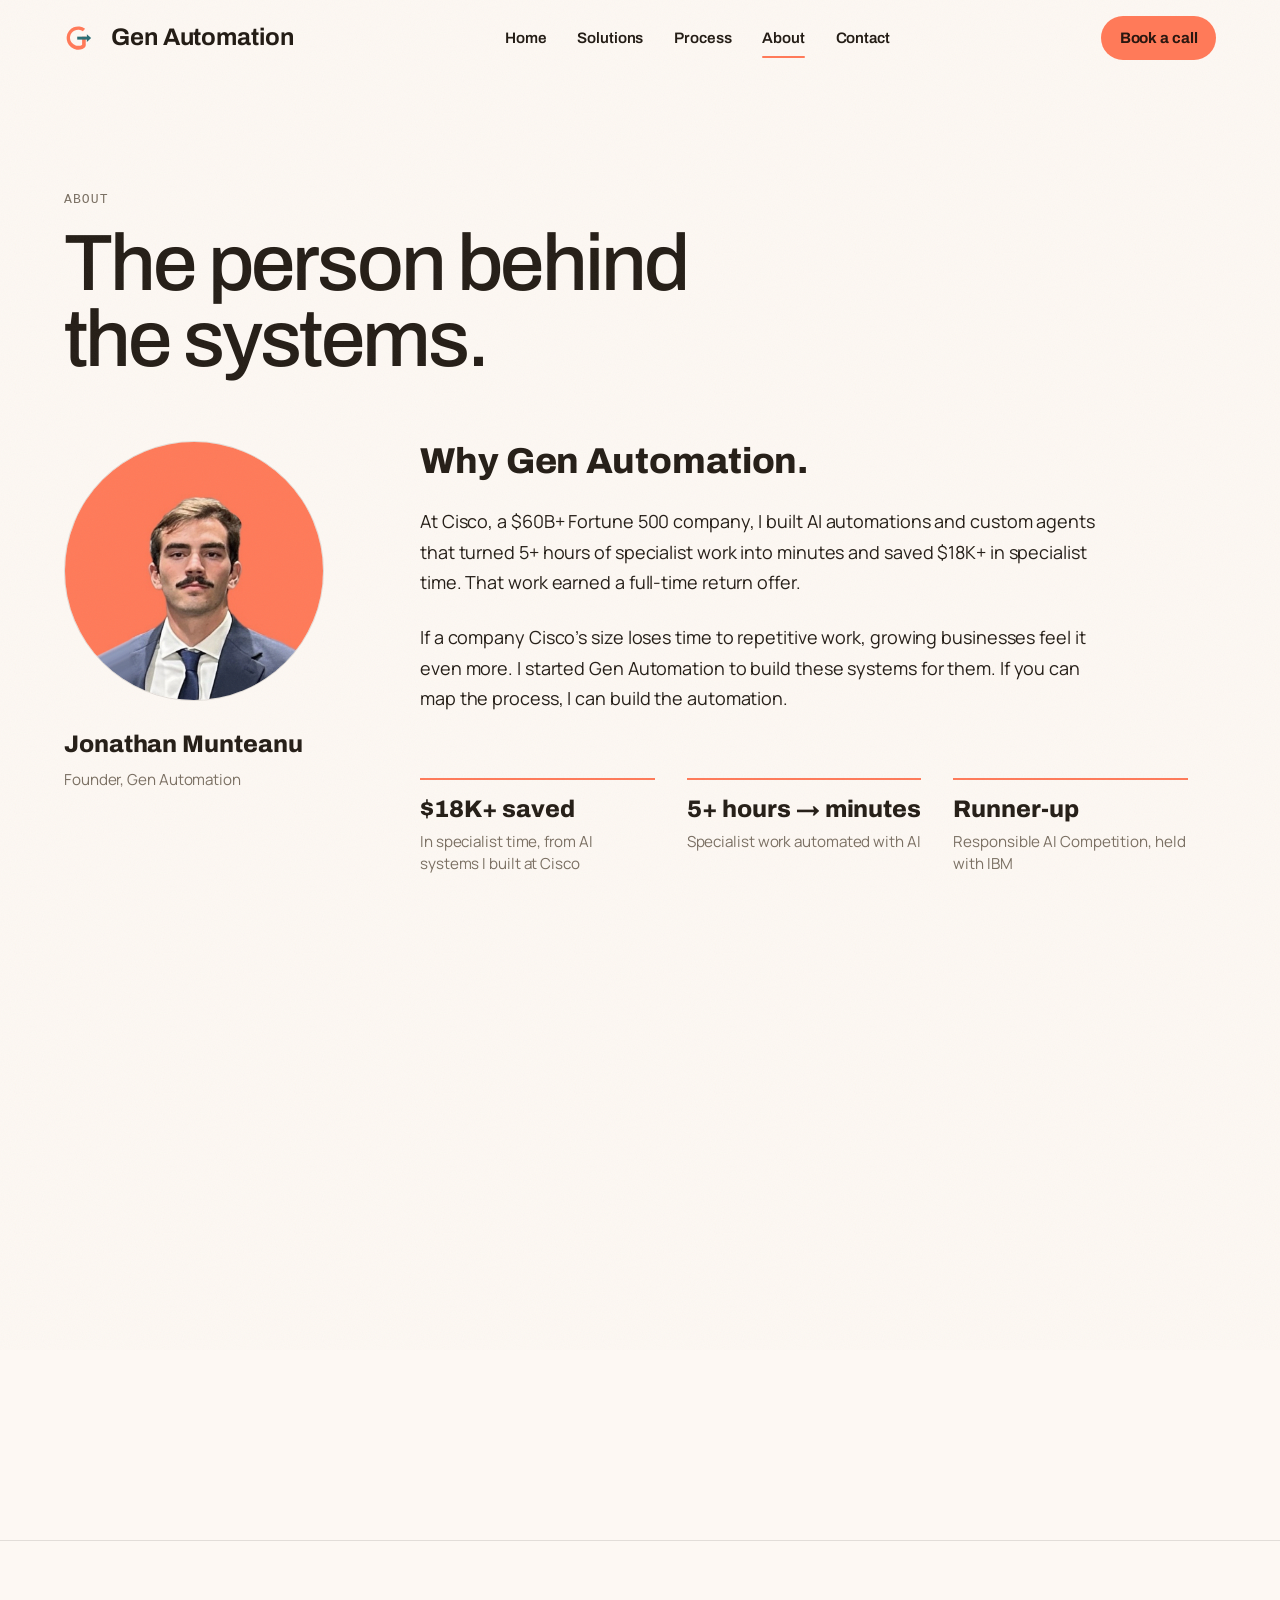
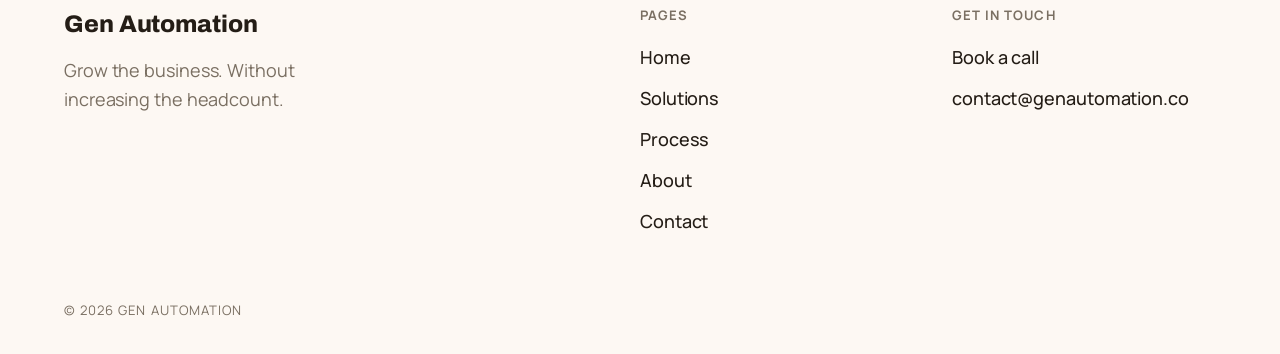
==== about/index.html @ 9213889a "Launch Gen Automation site: home, solutions, process, about, contact, booking Five systems with blue" ====
<!doctype html>
<html lang="en">
<head>
<meta charset="utf-8">
<meta name="viewport" content="width=device-width, initial-scale=1, viewport-fit=cover">
<title>About · Gen Automation</title>
<meta name="description" content="Jonathan Munteanu, founder of Gen Automation: AI automations and agents built at Cisco, now built for growing businesses.">
<link rel="icon" type="image/svg+xml" href="/assets/brand/gen-icon.svg">
<link rel="preconnect" href="https://fonts.googleapis.com">
<link rel="preconnect" href="https://fonts.gstatic.com" crossorigin>
<link href="https://fonts.googleapis.com/css2?family=Archivo:wght@600;700;800&family=Manrope:wght@400;500;600;700&display=swap" rel="stylesheet">
<link rel="stylesheet" href="/assets/css/scrollcraft.css">
<link rel="stylesheet" href="/assets/css/site.css">
<style>
  .story { padding-bottom: var(--sc-7); }
  .story__grid { display: grid; grid-template-columns: 260px minmax(0, 1fr); gap: var(--sc-9); align-items: start; }
  @media (max-width: 820px) { .story__grid { grid-template-columns: 1fr; gap: var(--sc-7); } }
  .story__photo { width: 260px; max-width: 70vw; aspect-ratio: 1; border-radius: 50%; overflow: hidden; border: 1px solid var(--sc-hairline); }
  .story__photo img { width: 100%; height: 100%; object-fit: cover; display: block; }
  .story__name { margin: var(--sc-5) 0 0; font-family: var(--sc-font-display); font-weight: 800; font-size: var(--sc-t-lg); color: var(--sc-ink); }
  .story__role { margin: var(--sc-1) 0 0; color: var(--sc-ink-soft); font-size: var(--sc-t-sm); }
  .story__body > * + * { margin-top: var(--sc-5); }
  .story__body p { margin-bottom: 0; max-width: 62ch; color: var(--sc-ink); line-height: 1.7; }
  .story__h { margin: var(--sc-8) 0 0; font-family: var(--sc-font-display); font-weight: 800; font-size: var(--sc-t-xl); color: var(--sc-ink); line-height: 1.15; }
  .story__h:first-child { margin-top: 0; }
  .facts { list-style: none; margin: var(--sc-8) 0 0; padding: 0; display: grid; grid-template-columns: repeat(3, minmax(0, 1fr)); gap: var(--sc-6); max-width: 48rem; }
  @media (max-width: 820px) { .facts { grid-template-columns: 1fr; } }
  .facts li { border-top: 2px solid var(--sc-accent); padding-top: var(--sc-4); }
  .facts strong { display: block; font-family: var(--sc-font-display); font-weight: 800; font-size: var(--sc-t-lg); color: var(--sc-ink); line-height: 1.15; }
  .facts span { display: block; margin-top: var(--sc-2); color: var(--sc-ink-soft); font-size: var(--sc-t-sm); line-height: 1.45; }
</style>
</head>
<body>

<span data-sc-progress></span>
<div class="sc-grain" aria-hidden="true"></div>

<header class="site-bar">
  <a class="site-bar__brand" href="/">
    <img class="site-bar__icon" src="/assets/brand/gen-icon.svg" alt="">
    <span class="site-bar__name">Gen Automation</span>
  </a>
  <nav class="site-nav" aria-label="Primary">
    <a class="site-nav__link" data-nav href="/">Home</a>
    <a class="site-nav__link" data-nav href="/solutions/">Solutions</a>
    <a class="site-nav__link" data-nav href="/process/">Process</a>
    <a class="site-nav__link" data-nav href="/about/">About</a>
    <a class="site-nav__link" data-nav href="/contact/">Contact</a>
  </nav>
  <div class="site-bar__right">
    <a class="site-bar__book" href="/book/">Book a call</a>
    <button type="button" class="site-bar__menu" id="menuToggle" aria-expanded="false" aria-controls="siteMenu" aria-label="Open menu">
      <span></span><span></span><span></span>
    </button>
  </div>
</header>

<div class="site-menu__scrim" id="siteMenuScrim"></div>
<nav class="site-menu" id="siteMenu" aria-label="Site">
  <ul class="site-menu__list">
    <li><a class="site-menu__link" data-nav href="/">Home</a></li>
    <li><a class="site-menu__link" data-nav href="/solutions/">Solutions</a></li>
    <li><a class="site-menu__link" data-nav href="/process/">Process</a></li>
    <li><a class="site-menu__link" data-nav href="/about/">About</a></li>
    <li><a class="site-menu__link" data-nav href="/contact/">Contact</a></li>
    <li><a class="site-menu__link site-menu__link--cta" data-nav href="/book/">Book a call</a></li>
  </ul>
</nav>

<main id="top">
  <section class="page-head" data-sc-act="flow" data-sc-drift="#FDF8F3" data-sc-spotlight>
    <div class="sc-wrap">
      <p class="sc-label" data-reveal>About</p>
      <h1 class="sc-display page-head__title" data-reveal>The person behind the systems.</h1>
    </div>
  </section>

  <section class="story" data-sc-act="flow" data-sc-drift="#FDF8F3">
    <div class="sc-wrap story__grid">
      <div data-reveal>
        <div class="story__photo"><img src="/assets/brand/founder-circle-coral-nowisp.jpg" alt="Jonathan Munteanu, founder of Gen Automation"></div>
        <p class="story__name">Jonathan Munteanu</p>
        <p class="story__role">Founder, Gen Automation</p>
      </div>
      <div class="story__body">
        <h2 class="story__h" data-reveal>Why Gen Automation.</h2>
        <p data-reveal>At Cisco, a $60B+ Fortune 500 company, I built AI automations and custom agents that turned 5+ hours of specialist work into minutes and saved $18K+ in specialist time. That work earned a full-time return offer.</p>
        <p data-reveal>If a company Cisco’s size loses time to repetitive work, growing businesses feel it even more. I started Gen Automation to build these systems for them. If you can map the process, I can build the automation.</p>
        <ul class="facts" data-reveal>
          <li><strong>$18K+ saved</strong><span>In specialist time, from AI systems I built at Cisco</span></li>
          <li><strong>5+ hours → minutes</strong><span>Specialist work automated with AI</span></li>
          <li><strong>Runner-up</strong><span>Responsible AI Competition, held with IBM</span></li>
        </ul>
      </div>
    </div>
  </section>

  <section class="cta-band" data-sc-act="flow" data-sc-drift="#FDF8F3">
    <div class="sc-wrap">
      <div class="cta-band__card" data-reveal>
        <h2 class="sc-display cta-band__title">Let’s see what we can build for you.</h2>
        <p class="cta-band__lede">A free 30-minute call, directly with me.</p>
        <a class="cta" href="/book/" data-sc-magnet="0.22">Book a free 30-minute call</a>
      </div>
    </div>
  </section>

</main>

<footer class="site-footer">
  <div class="sc-wrap">
    <div class="site-footer__grid">
      <div class="site-footer__brand">
        <p class="site-footer__name">Gen Automation</p>
        <p class="site-footer__tag">Grow the business. Without increasing the headcount.</p>
      </div>
      <div>
        <p class="site-footer__h">Pages</p>
        <ul class="site-footer__links">
          <li><a href="/">Home</a></li>
          <li><a href="/solutions/">Solutions</a></li>
          <li><a href="/process/">Process</a></li>
          <li><a href="/about/">About</a></li>
          <li><a href="/contact/">Contact</a></li>
        </ul>
      </div>
      <div>
        <p class="site-footer__h">Get in touch</p>
        <ul class="site-footer__links">
          <li><a href="/book/">Book a call</a></li>
          <li><a href="mailto:contact@genautomation.co">contact@genautomation.co</a></li>
        </ul>
      </div>
    </div>
    <p class="site-footer__legal">&copy; <span data-year></span> Gen Automation</p>
  </div>
</footer>

<script src="/assets/js/scrollcraft.js"></script>
<script>ScrollCraft.mount(document.body);</script>
<script src="/assets/js/site.js"></script>
</body>
</html>
---- assets/css/scrollcraft.css ----
/* ============================================================================
   scrollcraft.css: the taste floor
   ----------------------------------------------------------------------------
   Two layers, and the split matters:

     TOKENS   what you override per brand. Colour roles, the type ramp, the
              spacing scale, elevation, motion. A brand is ~12 values.
     DEVICES  what the engine drives. Do not restyle these to taste; they are
              the mechanism. Style your own markup instead.

   Nothing here draws a "component". There are no card, badge, or pill classes,
   because a stylesheet that ships those is how every page built on it ends up
   with the same shapes. You get a floor and a vocabulary; the composition is
   yours.
   ========================================================================== */

/* ---------------------------------------------------------------- tokens -- */
:root {
  /* --- colour roles. Override these six and the page is rebranded. -------- */
  --sc-canvas:      #08090b;   /* the page ground. Drift interpolates this.   */
  --sc-surface:     #101217;   /* anything raised off the ground             */
  --sc-ink:         #f4f2ef;   /* primary text                               */
  --sc-ink-soft:    #9a9ba1;   /* secondary text. Tinted, never flat gray.   */
  --sc-accent:      #d8ff3e;   /* ONE accent. It owns a region, not confetti. */
  --sc-accent-ink:  #08090b;   /* text that sits on the accent               */

  --sc-hairline:    color-mix(in oklab, var(--sc-ink) 12%, transparent);
  --sc-hairline-strong: color-mix(in oklab, var(--sc-ink) 22%, transparent);

  /* --- type. Two families max. Display carries voice, text carries prose. - */
  --sc-font-display: "Instrument Sans", "Geist", system-ui, sans-serif;
  --sc-font-text:    "Geist", system-ui, sans-serif;
  --sc-font-mono:    "Geist Mono", ui-monospace, monospace;

  /* Fluid ramp. Tracking tightens as size grows because a face set at 6rem
     with 0 tracking reads loose; this is optical correction, not decoration. */
  --sc-t-xs:   clamp(0.75rem, 0.72rem + 0.15vw, 0.82rem);
  --sc-t-sm:   clamp(0.875rem, 0.84rem + 0.18vw, 0.95rem);
  --sc-t-base: clamp(1rem, 0.96rem + 0.22vw, 1.125rem);
  --sc-t-lg:   clamp(1.2rem, 1.1rem + 0.5vw, 1.5rem);
  --sc-t-xl:   clamp(1.6rem, 1.35rem + 1.2vw, 2.25rem);
  --sc-t-2xl:  clamp(2.1rem, 1.6rem + 2.4vw, 3.4rem);
  --sc-t-3xl:  clamp(2.8rem, 1.9rem + 4.2vw, 5rem);
  --sc-t-4xl:  clamp(3.4rem, 1.9rem + 6.6vw, 7.5rem);

  --sc-track-tight:  -0.035em;
  --sc-track-snug:   -0.02em;
  --sc-track-normal: -0.005em;
  --sc-track-wide:    0.08em;

  --sc-leading-none: 0.94;
  --sc-leading-tight: 1.06;
  --sc-leading-body: 1.62;

  --sc-measure: 62ch;

  /* --- space. 4px base: the useful middle steps an 8-only scale misses. --- */
  --sc-1: 0.25rem;  --sc-2: 0.5rem;   --sc-3: 0.75rem;  --sc-4: 1rem;
  --sc-5: 1.5rem;   --sc-6: 2rem;     --sc-7: 3rem;     --sc-8: 4rem;
  --sc-9: 6rem;     --sc-10: 8rem;    --sc-11: 12rem;

  /* Section rhythm is fluid so a phone doesn't inherit desktop air. */
  --sc-section: clamp(4.5rem, 9vw, 11rem);
  --sc-gutter:  clamp(1.25rem, 5vw, 5.5rem);
  --sc-maxw:    82rem;

  /* --- radius. Pick one scale for the page and hold it. ------------------- */
  --sc-r-sm: 6px;  --sc-r-md: 12px;  --sc-r-lg: 20px;  --sc-r-pill: 999px;

  /* --- elevation. Every shadow has an offset AND a soft blur, and is tinted
         to the canvas hue. A zero-offset coloured halo is decoration, not
         depth, so there isn't one here. ---------------------------------- */
  --sc-shadow-color: 220 40% 2%;
  --sc-e1: 0 1px 2px hsl(var(--sc-shadow-color) / 0.28),
           0 2px 6px -1px hsl(var(--sc-shadow-color) / 0.20);
  --sc-e2: 0 2px 4px hsl(var(--sc-shadow-color) / 0.24),
           0 8px 18px -4px hsl(var(--sc-shadow-color) / 0.30);
  --sc-e3: 0 4px 8px hsl(var(--sc-shadow-color) / 0.22),
           0 18px 40px -8px hsl(var(--sc-shadow-color) / 0.38),
           0 48px 90px -24px hsl(var(--sc-shadow-color) / 0.30);

  /* Edge light: a 1px top highlight sells a raised surface better than any
     amount of blur, because real raised things catch light on their lip. */
  --sc-edge: inset 0 1px 0 color-mix(in oklab, var(--sc-ink) 10%, transparent);

  /* --- motion. Built-in CSS easings are too weak for UI. ------------------ */
  --sc-ease-out:    cubic-bezier(0.23, 1, 0.32, 1);
  --sc-ease-in-out: cubic-bezier(0.77, 0, 0.175, 1);
  --sc-ease-drawer: cubic-bezier(0.32, 0.72, 0, 1);
  --sc-d-fast: 160ms;  --sc-d-base: 240ms;  --sc-d-slow: 420ms;

  --sc-z-stage: 1; --sc-z-copy: 20; --sc-z-chrome: 60;
}

/* --------------------------------------------------------------- reset -- */
*, *::before, *::after { box-sizing: border-box; }
html { -webkit-text-size-adjust: 100%; scroll-behavior: smooth; }
@media (prefers-reduced-motion: reduce) { html { scroll-behavior: auto; } }

body {
  margin: 0;
  background: var(--sc-canvas);
  color: var(--sc-ink);
  font-family: var(--sc-font-text);
  font-size: var(--sc-t-base);
  line-height: var(--sc-leading-body);
  letter-spacing: var(--sc-track-normal);
  -webkit-font-smoothing: antialiased;
  text-rendering: optimizeLegibility;
  font-synthesis-weight: none;
  overflow-x: clip;
}
img, video, canvas, svg { display: block; max-width: 100%; }
button, input, select, textarea { font: inherit; color: inherit; }

/* ------------------------------------------------- the browser surfaces --
   The parts you did not draw still carry the design. Selection, caret, focus
   ring, scrollbar and tabular numerals all ship with defaults that belong to no
   design system. Theming them is the cheapest signal that a page was built
   rather than assembled, and it is the step that gets skipped most reliably. */
::selection { background: var(--sc-accent); color: var(--sc-accent-ink); }
:root { caret-color: var(--sc-accent); accent-color: var(--sc-accent); }
:focus-visible {
  outline: 2px solid var(--sc-accent);
  outline-offset: 3px;
  border-radius: var(--sc-r-sm);
}
:where(a) { color: inherit; text-decoration-thickness: 1px; text-underline-offset: 0.22em; }
@supports (scrollbar-color: auto) {
  html { scrollbar-color: color-mix(in oklab, var(--sc-ink) 26%, transparent) transparent; scrollbar-width: thin; }
}
:where(table, .sc-nums, [data-sc-count]) { font-variant-numeric: tabular-nums; }

/* ----------------------------------------------------------- typography -- */
.sc-display {
  font-family: var(--sc-font-display);
  font-weight: 500;
  line-height: var(--sc-leading-none);
  letter-spacing: var(--sc-track-tight);
  text-wrap: balance;
  margin: 0;
}
.sc-display--xl { font-size: var(--sc-t-4xl); }
.sc-display--lg { font-size: var(--sc-t-3xl); }
.sc-display--md { font-size: var(--sc-t-2xl); letter-spacing: var(--sc-track-snug); }
.sc-lede {
  font-size: var(--sc-t-lg);
  line-height: 1.44;
  letter-spacing: var(--sc-track-snug);
  color: var(--sc-ink);
  max-width: 46ch;
  text-wrap: pretty;
  margin: 0;
}
.sc-body { max-width: var(--sc-measure); color: var(--sc-ink-soft); text-wrap: pretty; margin: 0; }
.sc-label {
  font-family: var(--sc-font-mono);
  font-size: var(--sc-t-xs);
  letter-spacing: var(--sc-track-wide);
  text-transform: uppercase;
  color: var(--sc-ink-soft);
}

/* ---------------------------------------------------------------- layout -- */
.sc-wrap { width: 100%; max-width: var(--sc-maxw); margin-inline: auto; padding-inline: var(--sc-gutter); }
.sc-section { padding-block: var(--sc-section); }
/* More space above a heading than below it: the gap belongs to the boundary,
   not to the pair. */
.sc-stack > * + * { margin-top: var(--sc-4); }
.sc-stack > :is(h1,h2,h3) { margin-top: var(--sc-7); }
.sc-stack > :is(h1,h2,h3):first-child { margin-top: 0; }
.sc-rule { height: 1px; border: 0; background: var(--sc-hairline); margin: 0; }

/* =============================================================== DEVICES ==
   Driven by the engine. Restyle your own markup, not these.                */

.sc-act--pinned { position: relative; }
.sc-stage {
  position: sticky; top: 0;
  height: 100vh; height: 100svh;
  overflow: clip;
  z-index: var(--sc-z-stage);
}

/* scrub / sequence media */
.sc-stage :is(video[data-sc-scrub], canvas[data-sc-sequence], .sc-stage__poster) {
  position: absolute; inset: 0;
  width: 100%; height: 100%;
  object-fit: cover;
}
video[data-sc-scrub] { opacity: 0; transition: opacity 380ms var(--sc-ease-out); }
.sc-has-clip video[data-sc-scrub] { opacity: 1; }
/* The poster is a live frame-holder, not a placeholder: it stays up until a
   real video frame has painted, which is what stops the blank-stage flash. */
.sc-stage__poster { z-index: 0; transition: opacity 380ms var(--sc-ease-out); }
.sc-has-clip .sc-stage__poster { opacity: 0; }

/* A scrim only where text sits. A full-frame darkening layer flattens the
   image everywhere to fix contrast in one corner. */
.sc-scrim {
  position: absolute; inset: 0; pointer-events: none; z-index: 1;
  background: linear-gradient(
    var(--sc-scrim-angle, 180deg),
    color-mix(in oklab, var(--sc-canvas) var(--sc-scrim-a, 78%), transparent) 0%,
    color-mix(in oklab, var(--sc-canvas) 30%, transparent) 42%,
    transparent 68%);
}
/* Point the scrim at the copy. A scrim gradient that darkens the top while the
   copy sits at the bottom fixes contrast nowhere and flattens the image
   everywhere, which is the most common way text-over-video goes wrong. */
.sc-scrim--bottom { --sc-scrim-angle: 0deg; }
.sc-scrim--left   { --sc-scrim-angle: 90deg; }
.sc-scrim--right  { --sc-scrim-angle: 270deg; }

/* Corner scrims, for copy anchored to a corner. An edge gradient has to darken
   a whole band across the frame to cover one corner; a corner gradient puts the
   density where the text is and leaves the rest of the image alone. Pair with
   .sc-copy--lead / .sc-copy--trail. */
.sc-scrim--lead {
  background: linear-gradient(to top right,
    color-mix(in oklab, var(--sc-canvas) 94%, transparent) 0%,
    color-mix(in oklab, var(--sc-canvas) 72%, transparent) 30%,
    color-mix(in oklab, var(--sc-canvas) 30%, transparent) 52%,
    transparent 72%);
}
.sc-scrim--trail {
  background: linear-gradient(to top left,
    color-mix(in oklab, var(--sc-canvas) 94%, transparent) 0%,
    color-mix(in oklab, var(--sc-canvas) 72%, transparent) 30%,
    color-mix(in oklab, var(--sc-canvas) 30%, transparent) 52%,
    transparent 72%);
}
/* A band across the bottom, for copy that spans the full width of the frame.
   That is what both corner anchors become below 860px, and it is also the right
   shape whenever the copy block is wider than a corner. */
.sc-scrim--band {
  background: linear-gradient(to top,
    color-mix(in oklab, var(--sc-canvas) 94%, transparent) 0%,
    color-mix(in oklab, var(--sc-canvas) 74%, transparent) 22%,
    color-mix(in oklab, var(--sc-canvas) 30%, transparent) 42%,
    transparent 58%);
}
.sc-scrim--vignette {
  background: radial-gradient(120% 90% at 50% 45%, transparent 40%,
              color-mix(in oklab, var(--sc-canvas) 70%, transparent) 100%);
}

/* copy over a stage.
   max-width is in rem, never ch. A `ch` on this container resolves against the
   CONTAINER's font-size (body size), not the display size of the heading inside
   it, so `max-width: 20ch` here silently produces a ~180px column and wraps a
   hero headline to six lines. Set a ch measure on the text element itself. */
.sc-copy {
  position: absolute; z-index: var(--sc-z-copy);
  inset-inline: var(--sc-gutter);
  max-width: min(46rem, 76vw);
  will-change: opacity, transform;
}
.sc-copy--lead   { left: var(--sc-gutter); bottom: clamp(3rem, 12vh, 9rem); }
/* inset-inline FIRST. It is the shorthand for left+right, so declaring it after
   `left: 50%` resets left to auto and the block drifts off the left edge. */
.sc-copy--center { inset-inline: auto; left: 50%; top: 50%; translate: -50% -50%; text-align: center; }
.sc-copy--trail  { inset-inline: auto; right: var(--sc-gutter); bottom: clamp(3rem, 12vh, 9rem); text-align: right; }

/* cue defaults: the engine writes opacity/transform inline, these are the
   pre-paint state so nothing flashes before the first read() */
[data-sc-cue] { opacity: 0; will-change: opacity, transform; }
.sc-ready [data-sc-cue] { transition: none; }

/* kinetic split */
.sc-split { display: inline-block; overflow: hidden; vertical-align: top; }
/* Descenders live below the baseline; a line mask clipped to the line box eats
   the tails off g, y, p, j. The padding buys them room back. */
.sc-split--line { display: block; padding-bottom: 0.14em; margin-bottom: -0.14em; }
.sc-split__i { display: inline-block; will-change: transform, opacity; }
.sc-is-split { opacity: 1 !important; }

/* horizontal rail */
[data-sc-pan] { display: flex; will-change: transform; }

/* reveal + parallax */
[data-sc-reveal] { will-change: clip-path; }
[data-sc-parallax] { will-change: transform; }

/* flow reveal (fires once) */
[data-sc-in], [data-sc-stagger] > * {
  opacity: 0;
  transform: translate3d(0, 14px, 0);
  transition: opacity 620ms var(--sc-ease-out), transform 620ms var(--sc-ease-out);
}
[data-sc-in].sc-in, [data-sc-stagger] > .sc-in { opacity: 1; transform: none; }

/* pointer devices */
[data-sc-tilt] { transform-style: preserve-3d; will-change: transform; }
[data-sc-magnet] { will-change: transform; }
/* isolation always; position only if nothing more specific already set it.
   Written with :where() (zero specificity) on purpose: a plain `position:
   relative` here has the same weight as `.sc-stage` and, being later in the
   file, silently wins. A stage carrying both attributes then stops being
   sticky and the whole act scrolls away instead of pinning. */
[data-sc-spotlight] { isolation: isolate; }
:where([data-sc-spotlight]) { position: relative; }
[data-sc-spotlight]::after {
  content: ""; position: absolute; inset: 0; pointer-events: none; z-index: 2;
  background: radial-gradient(
    28rem 28rem at calc(var(--sc-mx, 0.5) * 100%) calc(var(--sc-my, 0.5) * 100%),
    color-mix(in oklab, var(--sc-accent) 16%, transparent), transparent 70%);
  opacity: 0; transition: opacity var(--sc-d-slow) var(--sc-ease-out);
}
[data-sc-spotlight]:hover::after { opacity: 1; }

/* =========================================================== WORLDFLIGHT ==
   One fixed stage for the whole page. The only thing in document flow is the
   spacer, and it is empty. If you find yourself adding a section here, you want
   act mode instead: the moment a real block scrolls past the fixed stage, the
   page has a seam again and the whole point is gone.                        */

[data-sc-mode="worldflight"] { position: relative; }

.sc-world {
  position: fixed; inset: 0;
  overflow: clip;
  z-index: var(--sc-z-stage);
  background: var(--sc-canvas);
}

/* Every leg is mounted for the life of the page and stacked in the same box.
   The engine owns opacity, visibility and z-index here; do not set them. */
.sc-world__seg {
  position: absolute; inset: 0;
  opacity: 0;
  will-change: opacity;
}
.sc-world__seg > :is(video, img, canvas) {
  position: absolute; inset: 0;
  width: 100%; height: 100%;
  object-fit: cover;
}
/* The poster is the frame-holder AND the first camera move: the engine pushes
   it in slowly until a real decoded frame is available to replace it. */
.sc-world__poster {
  z-index: 0;
  transform-origin: 50% 50%;
  transition: opacity 420ms var(--sc-ease-out);
}
.sc-world__seg > video { z-index: 1; }
.sc-world__seg.sc-has-clip .sc-world__poster { opacity: 0; }
/* The act stylesheet lights a clip through its ancestor act. A worldflight leg
   has no act, so match the class the engine also writes on the clip itself. */
video[data-sc-scrub].sc-has-clip { opacity: 1; }

/* The copy layer is fixed too, and inert by default: the engine hands
   pointer-events back to a block only while it is actually legible. */
.sc-world__copy {
  position: fixed; inset: 0;
  z-index: var(--sc-z-copy);
  pointer-events: none;
}
.sc-world__scrim { position: absolute; inset: 0; pointer-events: none; z-index: 0; }
[data-sc-copy] {
  opacity: 0;
  pointer-events: none;
  will-change: opacity, transform;
}
.sc-ready [data-sc-copy] { transition: none; }

/* The track. Empty on purpose. */
.sc-world__spacer { pointer-events: none; }

/* scroll progress */
[data-sc-progress] {
  position: fixed; inset: 0 0 auto 0; height: 2px; z-index: var(--sc-z-chrome);
  background: var(--sc-accent); transform-origin: 0 50%; transform: scaleX(0);
  will-change: transform;
}

/* ----------------------------------------------------------- atmosphere --
   Depth is not only shadow. Grain keeps a flat dark ground from banding, and
   it is the difference between "a dark page" and "a lit room". */
.sc-grain { position: fixed; inset: 0; pointer-events: none; z-index: 3; opacity: 0.045; }
.sc-grain::before {
  content: ""; position: absolute; inset: -50%;
  background-image: url("data:image/svg+xml;utf8,<svg xmlns='http://www.w3.org/2000/svg' width='140' height='140'><filter id='n'><feTurbulence type='fractalNoise' baseFrequency='0.85' numOctaves='3'/></filter><rect width='140' height='140' filter='url(%23n)'/></svg>");
}

/* -------------------------------------------------------- reduced motion -- */
@media (prefers-reduced-motion: reduce) {
  /* Fewer and gentler, not zero. Opacity still carries the reveal so the page
     is comprehensible; every position change is dropped. */
  [data-sc-in], [data-sc-stagger] > * { transform: none; transition-duration: 220ms; }
  [data-sc-parallax], [data-sc-pan], .sc-split__i { transform: none !important; }
  /* A wipe is a position change too. Show reveal content settled. */
  [data-sc-reveal] { clip-path: none !important; }
  /* A rail's transform IS its navigation, not decoration. Zeroing it the way
     parallax and kinetic type are zeroed parks the act on its first screenful
     and makes everything past the fold unreachable: a device degrading into
     missing content. Hand the travel back to the reader as an ordinary scroll
     region instead, so the same items are all still gettable without motion.
     A build that would rather re-lay the rail out as a grid can still do that;
     this is the floor, not the ceiling. */
  [data-sc-act="pan"] .sc-stage,
  [data-sc-act="pan"] [data-sc-stage] {
    overflow-x: auto; overflow-y: hidden;
    overscroll-behavior-x: contain;
    scroll-snap-type: x proximity;
  }
  [data-sc-pan] > * { scroll-snap-align: center; }
  [data-sc-spotlight]::after { display: none; }
  /* A worldflight keeps its whole story here. No clip is ever fetched, so the
     posters are the film, and they cross-dissolve through exactly the same
     seams at exactly the same scroll positions. The push-in and the copy drift
     are the only things that go. */
  .sc-world__poster, [data-sc-copy] { transform: none !important; }
}

/* --------------------------------------------------------------- mobile -- */
@media (max-width: 860px) {
  .sc-copy { inset-inline: var(--sc-gutter); max-width: none; }
  .sc-copy--trail { text-align: left; }
  .sc-stage { height: 100svh; }
  /* .sc-copy--trail re-anchors to the left and spans the full width here, so a
     bottom-RIGHT corner gradient darkens the one corner the copy just left and
     guarantees a contrast failure over any bright clip. Point the density at
     the copy: the same band .sc-scrim--band paints. */
  .sc-scrim--trail {
    background: linear-gradient(to top,
      color-mix(in oklab, var(--sc-canvas) 94%, transparent) 0%,
      color-mix(in oklab, var(--sc-canvas) 74%, transparent) 22%,
      color-mix(in oklab, var(--sc-canvas) 30%, transparent) 42%,
      transparent 58%);
  }
}
---- assets/css/site.css ----
/* ============================================================================
   site.css: Gen Automation's shared chrome, loaded after scrollcraft.css on
   every page. Brand tokens, the top bar + nav, the mobile drawer, CTAs,
   page heads, cards, the CTA band and the footer. Page-only styles stay
   inline in each page.
   ========================================================================== */

:root {
  --sc-canvas:      #FDF8F3;
  --sc-surface:     #F6EEE4;
  --sc-ink:         #241D16;
  --sc-ink-soft:    #7A6F62;
  --sc-accent:      #FF7A59;
  --sc-accent-ink:  #2A1710;
  --sc-teal:        #2B6F76;

  --sc-font-display: "Archivo", system-ui, sans-serif;
  --sc-font-text:    "Manrope", system-ui, sans-serif;
}

/* body carries --sc-canvas already; html needs it too, or an iOS overscroll
   strip falls through to the browser's default fill. */
html { background: var(--sc-canvas); }
[hidden] { display: none !important; }

/* The engine's scroll-progress bar read as a hard line across the top. */
[data-sc-progress] { display: none; }

/* Pointer glow: faded near its box's top/bottom so tall sections never show
   a hard seam, and a touch more solid than the engine's 16% coral. */
[data-sc-spotlight]::after {
  -webkit-mask-image: linear-gradient(to bottom, transparent 0, black 6rem, black calc(100% - 6rem), transparent 100%);
  mask-image: linear-gradient(to bottom, transparent 0, black 6rem, black calc(100% - 6rem), transparent 100%);
  background: radial-gradient(
    28rem 28rem at calc(var(--sc-mx, 0.5) * 100%) calc(var(--sc-my, 0.5) * 100%),
    color-mix(in oklab, var(--sc-accent) 21%, transparent), transparent 70%);
}

/* ---- top bar: wordmark · nav links · Book a call ------------------------ */
.site-bar {
  position: fixed; inset: 0 0 auto 0; z-index: 70;
  display: flex; align-items: center; justify-content: space-between; gap: var(--sc-5);
  padding: var(--sc-4) var(--sc-gutter);
}
/* Once the page scrolls, content passes under the bar; give it a ground. */
.site-bar::before {
  content: ""; position: absolute; inset: 0; z-index: -1;
  background: color-mix(in oklab, var(--sc-canvas) 92%, transparent);
  -webkit-backdrop-filter: blur(10px); backdrop-filter: blur(10px);
  border-bottom: 1px solid var(--sc-hairline);
  opacity: 0; transition: opacity var(--sc-d-base) var(--sc-ease-out);
}
.site-bar.is-scrolled::before { opacity: 1; }
.site-bar__brand { display: inline-flex; align-items: center; gap: var(--sc-3); text-decoration: none; flex: none; }
.site-bar__icon { width: 2.2rem; height: auto; }
.site-bar__name {
  font-family: var(--sc-font-display); font-weight: 700; font-size: var(--sc-t-lg);
  letter-spacing: var(--sc-track-normal); color: var(--sc-ink); white-space: nowrap;
}

.site-nav { display: flex; align-items: center; gap: clamp(1.25rem, 2.4vw, 2.25rem); }
.site-nav__link {
  position: relative;
  font-family: var(--sc-font-display); font-weight: 600; font-size: var(--sc-t-sm);
  color: var(--sc-ink); text-decoration: none; padding-block: var(--sc-2);
}
.site-nav__link::after {
  content: ""; position: absolute; left: 0; right: 0; bottom: 0; height: 2px;
  background: var(--sc-accent); border-radius: 2px;
  transform: scaleX(0); transform-origin: left center;
  transition: transform var(--sc-d-base) var(--sc-ease-out);
}
.site-nav__link:hover::after, .site-nav__link[aria-current="page"]::after { transform: scaleX(1); }
.site-nav__link[aria-current="page"] { color: var(--sc-ink); }

.site-bar__right { display: flex; align-items: center; gap: var(--sc-4); flex: none; }
.site-bar__book {
  display: inline-flex; align-items: center;
  padding: 0.6rem 1.15rem; border-radius: 999px;
  font-family: var(--sc-font-display); font-weight: 700; font-size: var(--sc-t-sm);
  color: var(--sc-accent-ink); background: var(--sc-accent); text-decoration: none; white-space: nowrap;
  transition: background var(--sc-d-base) var(--sc-ease-out), color var(--sc-d-base) var(--sc-ease-out);
}
.site-bar__book:hover { background: var(--sc-accent-ink); color: var(--sc-canvas); }
.site-bar__book:focus-visible, .site-nav__link:focus-visible { outline: 2px solid var(--sc-accent); outline-offset: 3px; }

.site-bar__menu {
  display: none; flex-direction: column; justify-content: center; align-items: flex-end; gap: 5px;
  width: 2.6rem; height: 2.6rem;
  background: none; border: 0; cursor: pointer; padding: 0;
}
.site-bar__menu span {
  display: block; height: 2px; width: 1.5rem; background: var(--sc-ink);
  transition: transform var(--sc-d-base) var(--sc-ease-out), opacity var(--sc-d-base) var(--sc-ease-out);
}
.site-bar__menu[aria-expanded="true"] span:nth-child(1) { transform: translateY(7px) rotate(45deg); }
.site-bar__menu[aria-expanded="true"] span:nth-child(2) { opacity: 0; }
.site-bar__menu[aria-expanded="true"] span:nth-child(3) { transform: translateY(-7px) rotate(-45deg); }

/* Under 900px the links fold into the drawer; the Book pill stays. */
@media (max-width: 900px) {
  .site-nav { display: none; }
  .site-bar__menu { display: flex; }
}
@media (max-width: 380px) {
  .site-bar__name { font-size: var(--sc-t-base); }
  .site-bar__book { padding: 0.5rem 0.85rem; }
  .site-bar__right { gap: var(--sc-3); }
}

/* ---- mobile drawer ------------------------------------------------------ */
.site-menu {
  position: fixed; inset: 0 0 0 auto; z-index: 80;
  width: min(22rem, 84vw); height: 100%;
  background: var(--sc-canvas);
  border-left: 1px solid var(--sc-hairline);
  padding: clamp(6rem, 18vh, 9rem) var(--sc-7) var(--sc-7);
  transform: translateX(100%);
  transition: transform var(--sc-d-slow) var(--sc-ease-drawer);
}
.site-menu.is-open { transform: translateX(0); }
.site-menu__list { list-style: none; margin: 0; padding: 0; display: flex; flex-direction: column; gap: var(--sc-6); }
.site-menu__link {
  font-family: var(--sc-font-display); font-size: var(--sc-t-lg); font-weight: 600;
  color: var(--sc-ink); text-decoration: none;
}
.site-menu__link[aria-current="page"] { color: var(--sc-accent); }
.site-menu__link--cta { color: var(--sc-accent); }
.site-menu__scrim {
  position: fixed; inset: 0; z-index: 75;
  background: color-mix(in oklab, var(--sc-ink) 35%, transparent);
  opacity: 0; pointer-events: none;
  transition: opacity var(--sc-d-base) var(--sc-ease-out);
}
.site-menu__scrim.is-open { opacity: 1; pointer-events: auto; }
@media (prefers-reduced-motion: reduce) {
  .site-menu, .site-menu__scrim, .site-bar__menu span, .site-nav__link::after { transition: none; }
}

/* ---- CTAs --------------------------------------------------------------- */
/* Glass CTA (hero): a clipped pill with a conic shimmer glinting across the
   rim and a slower beam around a dark glass fill. Ink fill, coral glint. */
.glass-cta {
  --spread: 90deg; --shimmer: rgba(255, 122, 89, 0.85); --speed: 4s; --cut: 1px;
  position: relative; isolation: isolate;
  display: inline-flex; overflow: hidden; border-radius: 999px;
  text-decoration: none; cursor: pointer;
  box-shadow: 0 8px 40px rgba(255, 122, 89, 0.3);
  transition: transform 300ms var(--sc-ease-out), box-shadow 300ms var(--sc-ease-out);
}
.glass-cta:hover { transform: scale(1.05); box-shadow: 0 0 40px 8px rgba(255, 122, 89, 0.38); }
.glass-cta:focus-visible { outline: 2px solid var(--sc-accent); outline-offset: 4px; }
.glass-cta__spin { position: absolute; inset: 0; }
.glass-cta__cone {
  position: absolute; left: -200%; top: -200%; width: 400%; height: 400%;
  background: conic-gradient(from calc(270deg - (var(--spread) * 0.5)), transparent 0, var(--shimmer) var(--spread), transparent var(--spread));
  animation: glass-cta-spin var(--speed) linear infinite;
}
.glass-cta__rim {
  position: absolute; inset: var(--cut); border-radius: 999px;
  background: rgba(255, 255, 255, 0.05);
  -webkit-backdrop-filter: blur(8px); backdrop-filter: blur(8px);
}
.glass-cta__body {
  position: relative; z-index: 1; display: flex; align-items: center;
  padding: 1rem 1.75rem; border-radius: 999px; overflow: hidden;
  font-family: var(--sc-font-text); font-weight: 600; font-size: 1rem; line-height: 1.5; color: #fff;
}
.glass-cta__beam {
  position: absolute; top: 50%; left: 50%; width: 200%; height: 200%;
  background: linear-gradient(90deg, transparent, rgba(255,255,255,0.2), rgba(255,255,255,0.2), rgba(255,255,255,0.2), rgba(255,255,255,0.2), transparent);
  transform: translate(-50%, -50%);
  animation: glass-cta-beam 4s linear infinite;
}
.glass-cta__fill {
  position: absolute; inset: 1px; border-radius: 999px;
  background: rgba(36, 29, 22, 0.93);
  -webkit-backdrop-filter: blur(8px); backdrop-filter: blur(8px);
}
.glass-cta__label { position: relative; white-space: nowrap; }
@media (min-width: 481px) { .glass-cta__body { padding: 1.125rem 2.25rem; font-size: 1.125rem; } }
@keyframes glass-cta-spin { to { transform: rotate(360deg); } }
@keyframes glass-cta-beam {
  from { transform: translate(-50%, -50%) rotate(0deg); }
  to   { transform: translate(-50%, -50%) rotate(360deg); }
}
@media (prefers-reduced-motion: reduce) {
  .glass-cta__cone, .glass-cta__beam { animation: none; }
  .glass-cta:hover { transform: none; }
}

/* Solid coral pill. */
.cta {
  display: inline-block;
  padding: var(--sc-5) var(--sc-7); border-radius: 999px;
  font-family: var(--sc-font-display); font-weight: 700; font-size: var(--sc-t-lg);
  color: var(--sc-accent-ink); background: var(--sc-accent); text-decoration: none;
  transition: transform var(--sc-d-base) var(--sc-ease-out), background var(--sc-d-base) var(--sc-ease-out), color var(--sc-d-base) var(--sc-ease-out);
}
.cta:hover { background: var(--sc-accent-ink); color: var(--sc-canvas); transform: translateY(-2px); }
@media (prefers-reduced-motion: reduce) { .cta:hover { transform: none; } }

/* Underlined text link with a coral rule, used for "More →" links. */
.text-link {
  font-family: var(--sc-font-display); font-weight: 700; font-size: var(--sc-t-sm);
  color: var(--sc-ink); text-decoration: underline; text-decoration-color: var(--sc-accent);
  text-decoration-thickness: 2px; text-underline-offset: 0.22em;
}
.text-link:hover { color: var(--sc-accent); }

/* ---- page head (subpages) ------------------------------------------------ */
.page-head { padding-top: clamp(8rem, 20vh, 11rem); padding-bottom: var(--sc-8); }
.page-head__title { font-size: var(--sc-t-3xl); max-width: 18ch; margin: var(--sc-4) 0 0; }
.page-head__lede { margin: var(--sc-5) 0 0; max-width: 48ch; font-size: var(--sc-t-lg); color: var(--sc-ink-soft); line-height: 1.5; }

/* ---- section head + cards ----------------------------------------------- */
.sec-head { max-width: 42rem; margin-bottom: var(--sc-8); }
.sec-head .sc-display { margin-top: var(--sc-4); }
.sec-head--center { margin-inline: auto; text-align: center; }

.card {
  display: flex; flex-direction: column;
  background: var(--sc-surface);
  border: 1px solid var(--sc-hairline);
  border-radius: 1.5rem;
  padding: clamp(1.75rem, 3vw, 2.75rem);
}
.card__tag { margin: 0; font-family: var(--sc-font-display); font-weight: 700; font-size: var(--sc-t-sm); color: var(--sc-accent); letter-spacing: var(--sc-track-wide); text-transform: uppercase; }
.card__title { margin: var(--sc-3) 0 0; font-family: var(--sc-font-display); font-weight: 800; font-size: var(--sc-t-xl); color: var(--sc-ink); line-height: 1.1; }
.card__desc { margin: var(--sc-4) 0 0; color: var(--sc-ink); line-height: 1.55; }
.card__foot { margin-top: auto; padding-top: var(--sc-6); display: flex; flex-wrap: wrap; gap: var(--sc-3) var(--sc-5); }

.ticks { list-style: none; margin: var(--sc-5) 0 0; padding: 0; display: grid; gap: var(--sc-3); }
.ticks li { position: relative; padding-left: 1.6rem; color: var(--sc-ink-soft); line-height: 1.45; }
.ticks li::before { content: "→"; position: absolute; left: 0; color: var(--sc-teal); font-weight: 700; }
.ticks b { color: var(--sc-ink); font-weight: 700; }

/* ---- CTA band (end of subpages) ------------------------------------------ */
.cta-band { padding-block: clamp(4rem, 8vw, 7rem); }
.cta-band__card {
  text-align: center; max-width: 52rem; margin-inline: auto;
  border: 1px solid var(--sc-hairline); border-radius: 1.5rem;
  padding: clamp(2.25rem, 5vw, 4rem) var(--sc-6);
}
.cta-band__title { font-size: var(--sc-t-2xl); margin: 0; }
.cta-band__lede { margin: var(--sc-4) auto 0; max-width: 40ch; color: var(--sc-ink-soft); }
.cta-band .cta { margin-top: var(--sc-7); }

/* ---- footer -------------------------------------------------------------- */
.site-footer { border-top: 1px solid var(--sc-hairline); padding-block: var(--sc-8) var(--sc-6); }
.site-footer__grid { display: grid; grid-template-columns: 2fr 1fr 1fr; gap: var(--sc-7); }
@media (max-width: 700px) { .site-footer__grid { grid-template-columns: 1fr 1fr; } .site-footer__brand { grid-column: 1 / -1; } }
.site-footer__name { margin: 0; font-family: var(--sc-font-display); font-weight: 800; font-size: var(--sc-t-lg); color: var(--sc-ink); }
.site-footer__tag { margin: var(--sc-3) 0 0; max-width: 28ch; color: var(--sc-ink-soft); }
.site-footer__h { margin: 0 0 var(--sc-4); font-size: var(--sc-t-xs); font-weight: 700; letter-spacing: var(--sc-track-wide); text-transform: uppercase; color: var(--sc-ink-soft); }
.site-footer__links { list-style: none; margin: 0; padding: 0; display: grid; gap: var(--sc-3); }
.site-footer__links a { color: var(--sc-ink); text-decoration: none; font-weight: 500; overflow-wrap: anywhere; }
.site-footer__links a:hover { color: var(--sc-accent); }
.site-footer__legal { margin: var(--sc-8) 0 0; color: var(--sc-ink-soft); font-size: var(--sc-t-xs); letter-spacing: var(--sc-track-wide); text-transform: uppercase; }
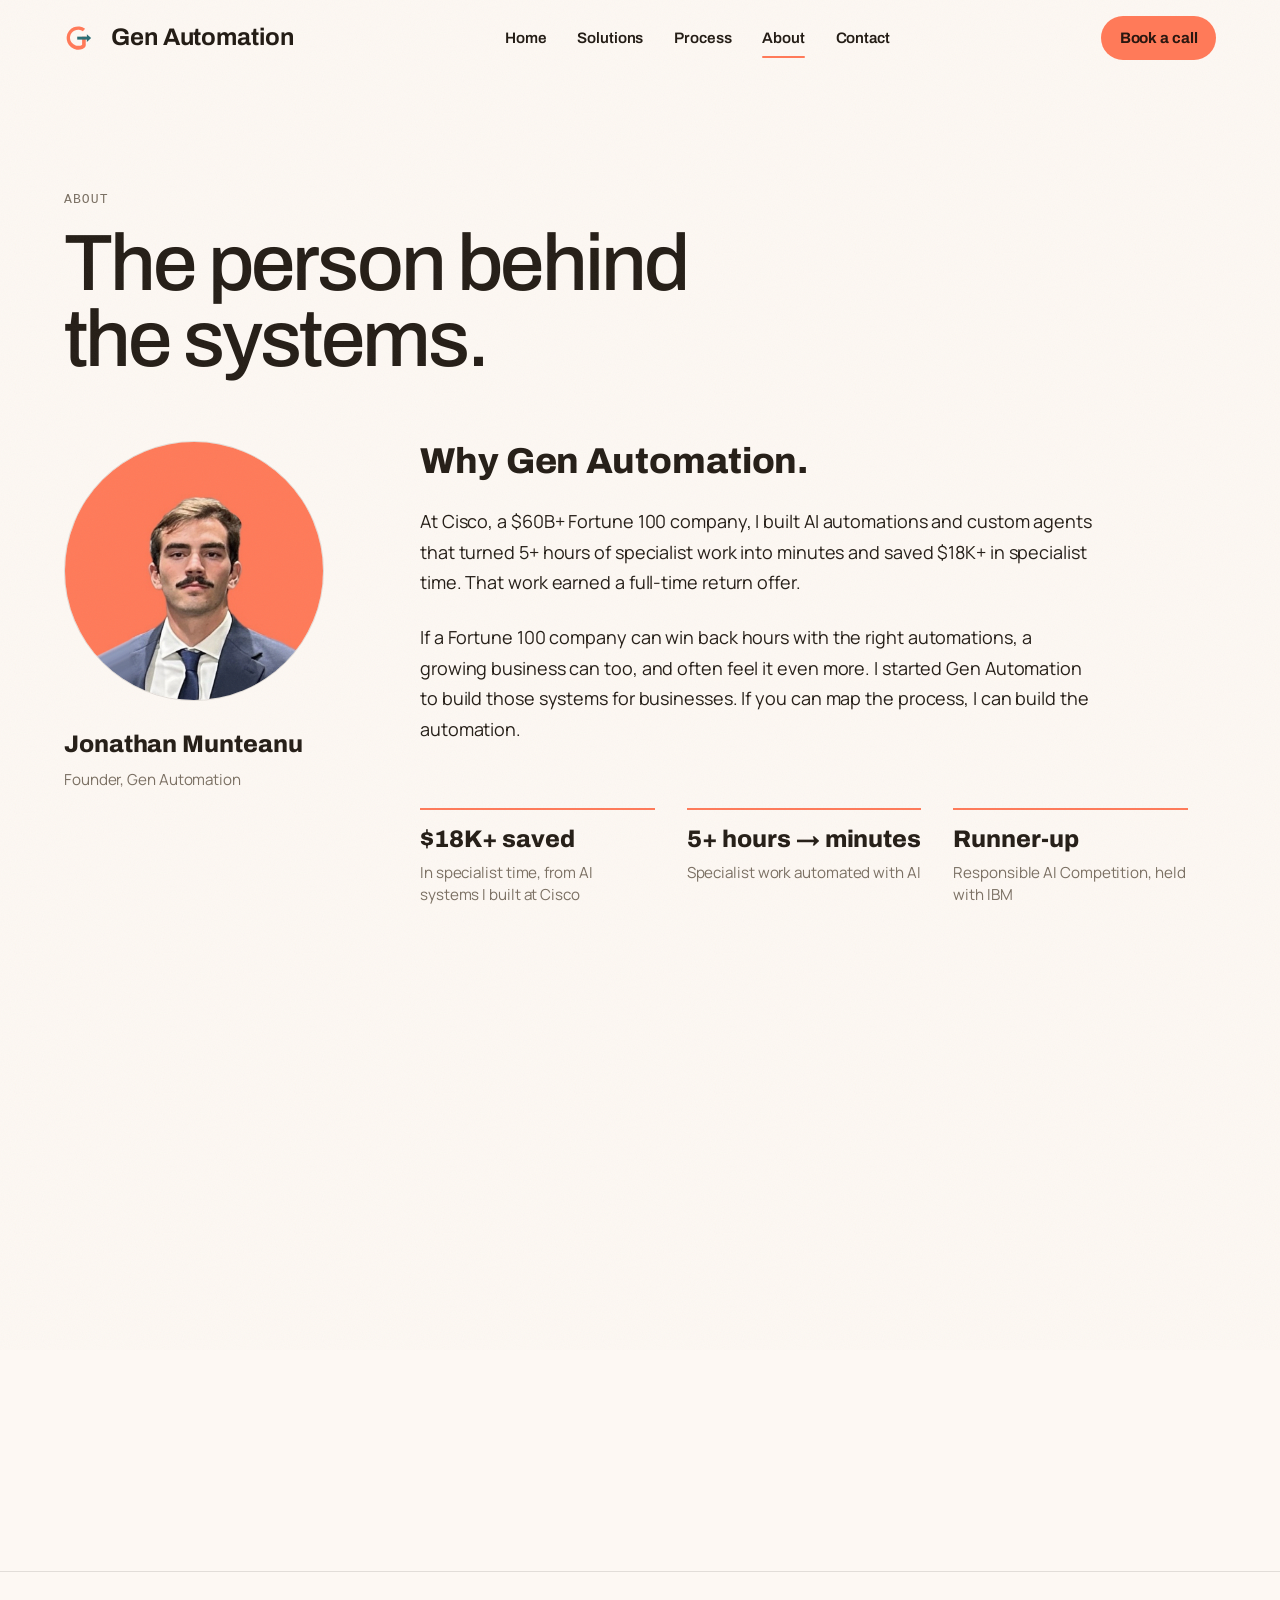
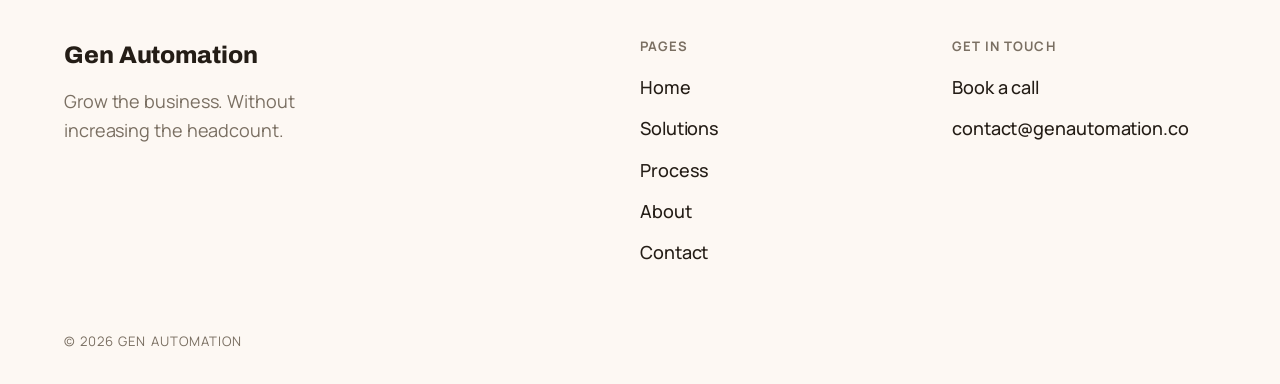
==== commit 29e0c4de: "Refine site copy: Fortune 100 proof, growth framing, cleaner headers - Home and About: proof line no" ====
--- a/about/index.html
+++ b/about/index.html
@@ -84,8 +84,8 @@
       </div>
       <div class="story__body">
         <h2 class="story__h" data-reveal>Why Gen Automation.</h2>
-        <p data-reveal>At Cisco, a $60B+ Fortune 500 company, I built AI automations and custom agents that turned 5+ hours of specialist work into minutes and saved $18K+ in specialist time. That work earned a full-time return offer.</p>
-        <p data-reveal>If a company Cisco’s size loses time to repetitive work, growing businesses feel it even more. I started Gen Automation to build these systems for them. If you can map the process, I can build the automation.</p>
+        <p data-reveal>At Cisco, a $60B+ Fortune 100 company, I built AI automations and custom agents that turned 5+ hours of specialist work into minutes and saved $18K+ in specialist time. That work earned a full-time return offer.</p>
+        <p data-reveal>If a Fortune 100 company can win back hours with the right automations, a growing business can too, and often feel it even more. I started Gen Automation to build those systems for businesses. If you can map the process, I can build the automation.</p>
         <ul class="facts" data-reveal>
           <li><strong>$18K+ saved</strong><span>In specialist time, from AI systems I built at Cisco</span></li>
           <li><strong>5+ hours → minutes</strong><span>Specialist work automated with AI</span></li>
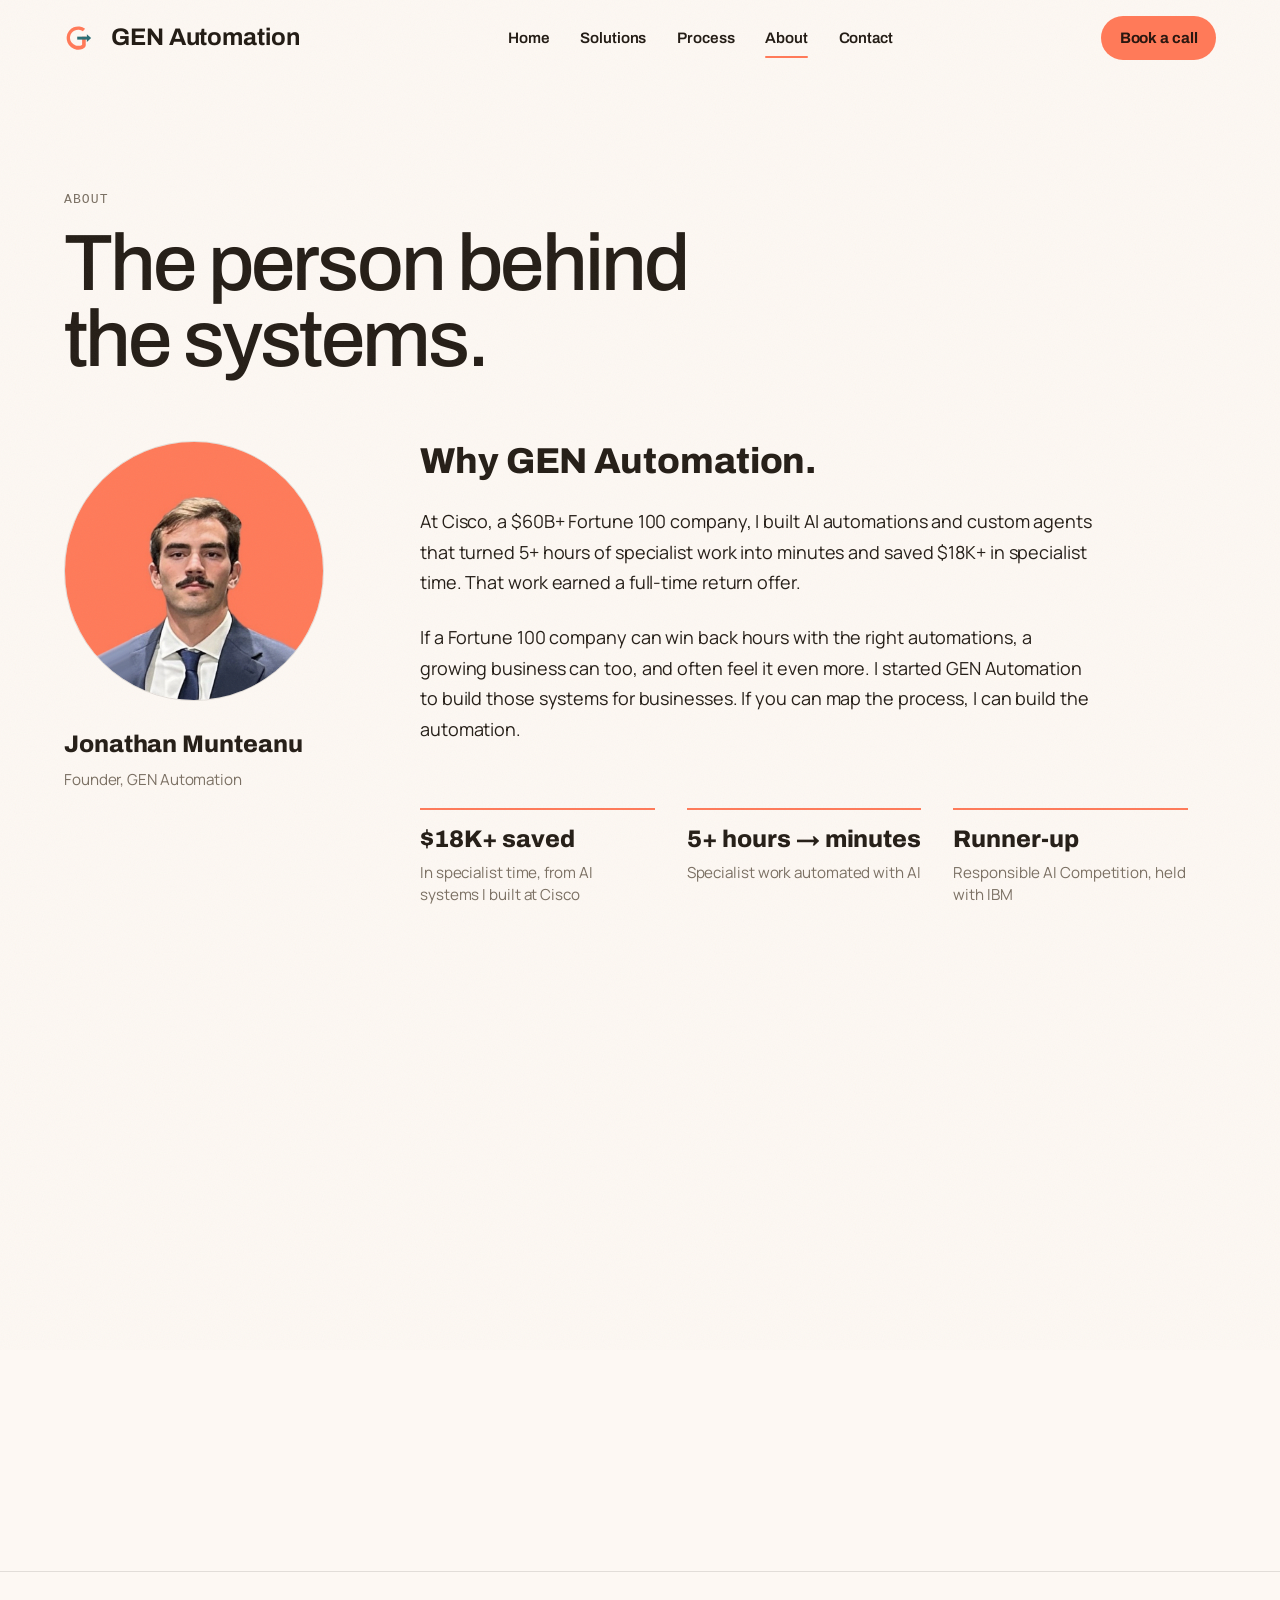
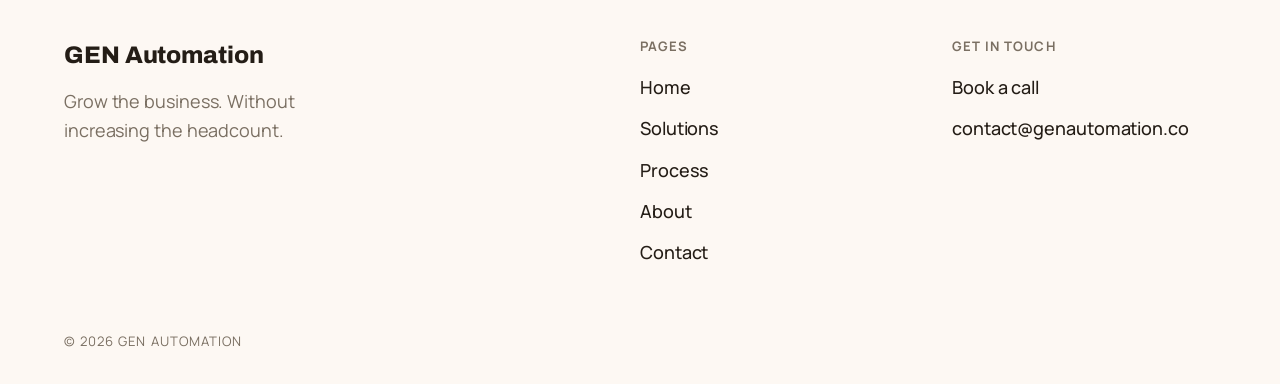
==== commit 6ff47774: "Rebrand wordmark to GEN Automation across the site Co-Authored-By: Claude Sonnet 5.5 <noreply@anthro" ====
--- a/about/index.html
+++ b/about/index.html
@@ -3,8 +3,8 @@
 <head>
 <meta charset="utf-8">
 <meta name="viewport" content="width=device-width, initial-scale=1, viewport-fit=cover">
-<title>About · Gen Automation</title>
-<meta name="description" content="Jonathan Munteanu, founder of Gen Automation: AI automations and agents built at Cisco, now built for growing businesses.">
+<title>About · GEN Automation</title>
+<meta name="description" content="Jonathan Munteanu, founder of GEN Automation: AI automations and agents built at Cisco, now built for growing businesses.">
 <link rel="icon" type="image/svg+xml" href="/assets/brand/gen-icon.svg">
 <link rel="preconnect" href="https://fonts.googleapis.com">
 <link rel="preconnect" href="https://fonts.gstatic.com" crossorigin>
@@ -38,7 +38,7 @@
 <header class="site-bar">
   <a class="site-bar__brand" href="/">
     <img class="site-bar__icon" src="/assets/brand/gen-icon.svg" alt="">
-    <span class="site-bar__name">Gen Automation</span>
+    <span class="site-bar__name">GEN Automation</span>
   </a>
   <nav class="site-nav" aria-label="Primary">
     <a class="site-nav__link" data-nav href="/">Home</a>
@@ -78,14 +78,14 @@
   <section class="story" data-sc-act="flow" data-sc-drift="#FDF8F3">
     <div class="sc-wrap story__grid">
       <div data-reveal>
-        <div class="story__photo"><img src="/assets/brand/founder-circle-coral-nowisp.jpg" alt="Jonathan Munteanu, founder of Gen Automation"></div>
+        <div class="story__photo"><img src="/assets/brand/founder-circle-coral-nowisp.jpg" alt="Jonathan Munteanu, founder of GEN Automation"></div>
         <p class="story__name">Jonathan Munteanu</p>
-        <p class="story__role">Founder, Gen Automation</p>
+        <p class="story__role">Founder, GEN Automation</p>
       </div>
       <div class="story__body">
-        <h2 class="story__h" data-reveal>Why Gen Automation.</h2>
+        <h2 class="story__h" data-reveal>Why GEN Automation.</h2>
         <p data-reveal>At Cisco, a $60B+ Fortune 100 company, I built AI automations and custom agents that turned 5+ hours of specialist work into minutes and saved $18K+ in specialist time. That work earned a full-time return offer.</p>
-        <p data-reveal>If a Fortune 100 company can win back hours with the right automations, a growing business can too, and often feel it even more. I started Gen Automation to build those systems for businesses. If you can map the process, I can build the automation.</p>
+        <p data-reveal>If a Fortune 100 company can win back hours with the right automations, a growing business can too, and often feel it even more. I started GEN Automation to build those systems for businesses. If you can map the process, I can build the automation.</p>
         <ul class="facts" data-reveal>
           <li><strong>$18K+ saved</strong><span>In specialist time, from AI systems I built at Cisco</span></li>
           <li><strong>5+ hours → minutes</strong><span>Specialist work automated with AI</span></li>
@@ -111,7 +111,7 @@
   <div class="sc-wrap">
     <div class="site-footer__grid">
       <div class="site-footer__brand">
-        <p class="site-footer__name">Gen Automation</p>
+        <p class="site-footer__name">GEN Automation</p>
         <p class="site-footer__tag">Grow the business. Without increasing the headcount.</p>
       </div>
       <div>
@@ -132,7 +132,7 @@
         </ul>
       </div>
     </div>
-    <p class="site-footer__legal">&copy; <span data-year></span> Gen Automation</p>
+    <p class="site-footer__legal">&copy; <span data-year></span> GEN Automation</p>
   </div>
 </footer>
 
--- a/assets/css/site.css
+++ b/assets/css/site.css
@@ -1,5 +1,5 @@
 /* ============================================================================
-   site.css: Gen Automation's shared chrome, loaded after scrollcraft.css on
+   site.css: GEN Automation's shared chrome, loaded after scrollcraft.css on
    every page. Brand tokens, the top bar + nav, the mobile drawer, CTAs,
    page heads, cards, the CTA band and the footer. Page-only styles stay
    inline in each page.
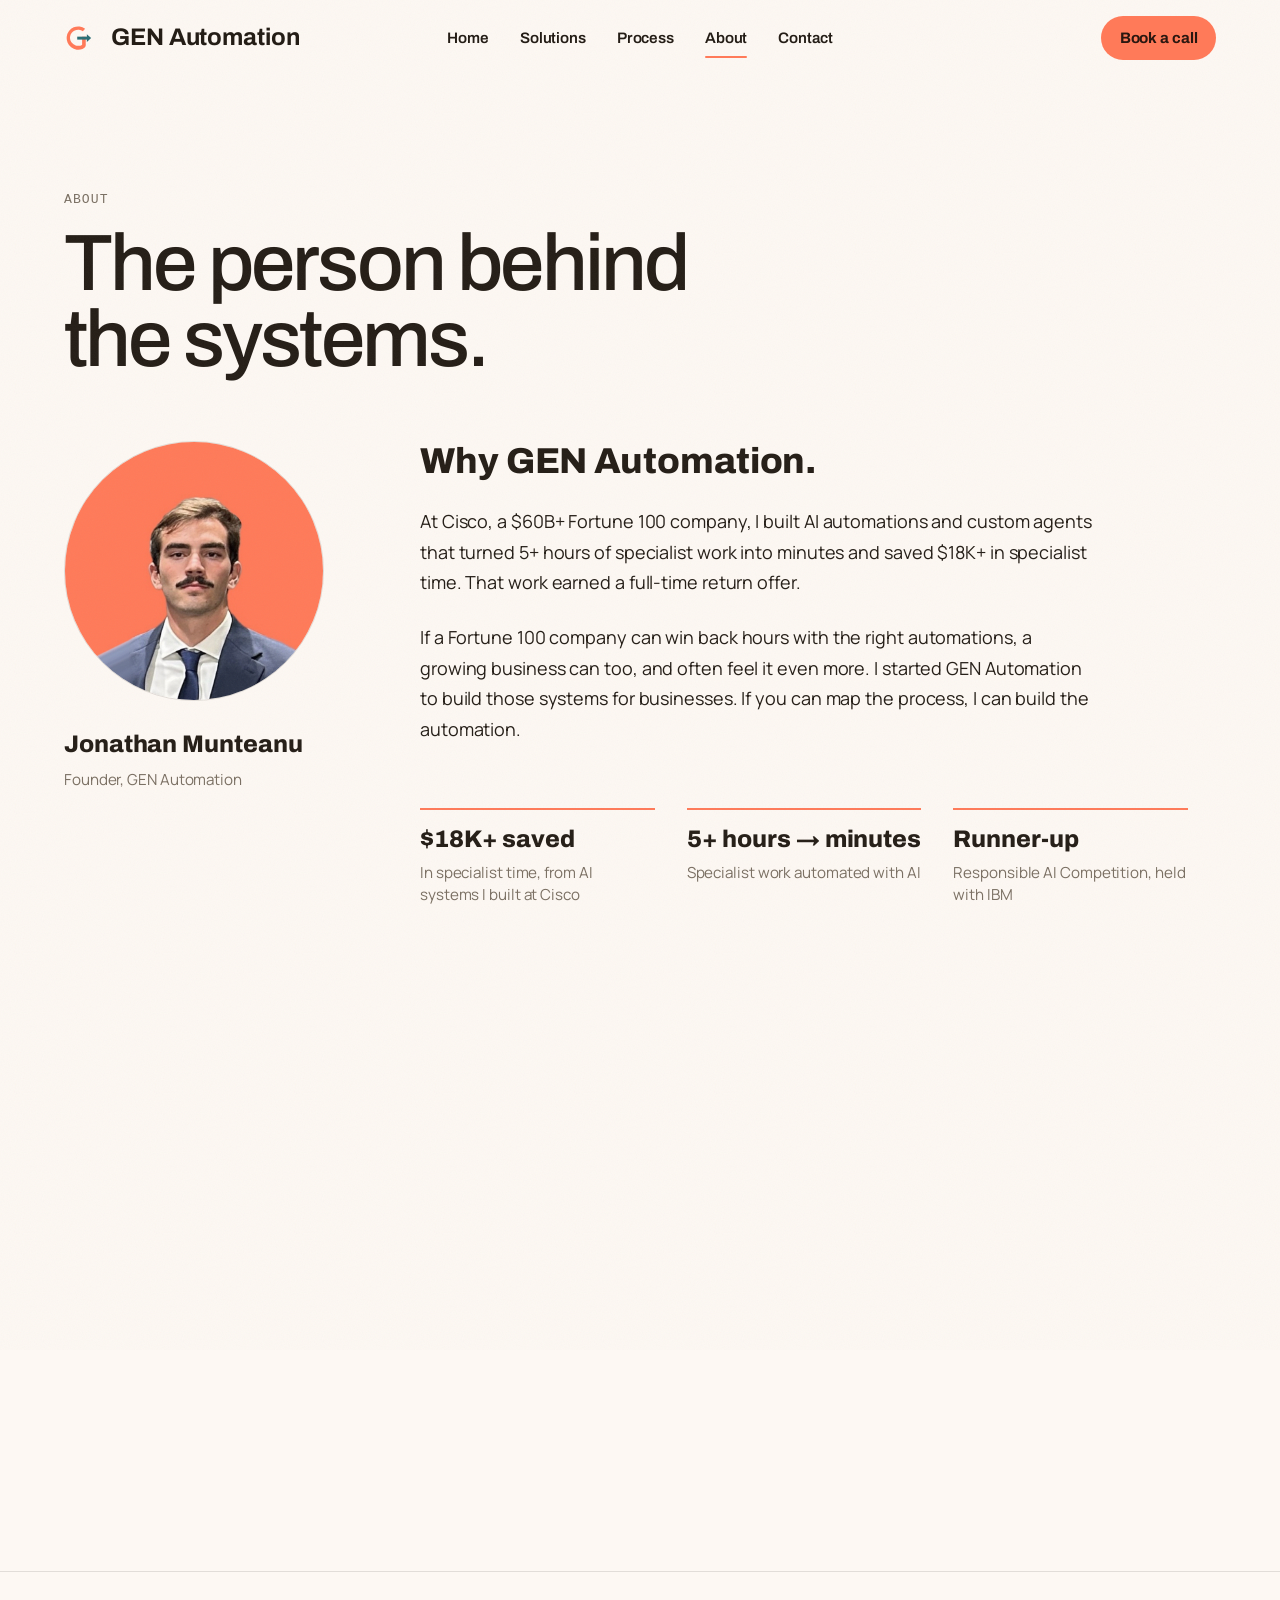
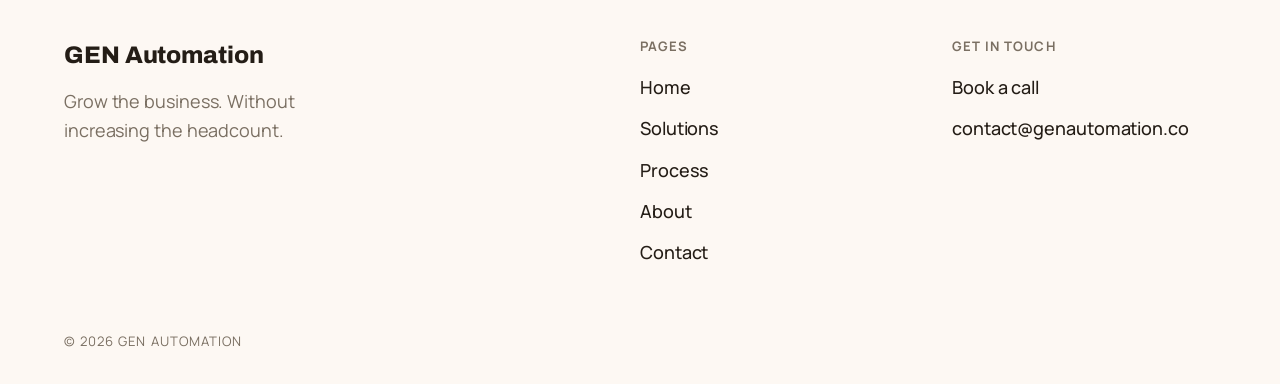
==== commit 0e48c113: "Center nav, side scrollbar, glow on FAQ and CTA, new Solutions line-up - Nav links centered on the p" ====
--- a/about/index.html
+++ b/about/index.html
@@ -95,7 +95,7 @@
     </div>
   </section>
 
-  <section class="cta-band" data-sc-act="flow" data-sc-drift="#FDF8F3">
+  <section class="cta-band" data-sc-act="flow" data-sc-drift="#FDF8F3" data-sc-spotlight>
     <div class="sc-wrap">
       <div class="cta-band__card" data-reveal>
         <h2 class="sc-display cta-band__title">Let’s see what we can build for you.</h2>
--- a/assets/css/site.css
+++ b/assets/css/site.css
@@ -21,6 +21,23 @@
 /* body carries --sc-canvas already; html needs it too, or an iOS overscroll
    strip falls through to the browser's default fill. */
 html { background: var(--sc-canvas); }
+
+/* Side scrollbar: always visible, the engine's soft ink-grey thumb on a clear
+   track. Chrome and Safari draw it persistently (even over a Mac's overlay
+   scrollbars) once styled with ::-webkit-scrollbar; Firefox falls back to its
+   thin standard bar. The engine's standard-property rule is reset first so it
+   doesn't override the webkit styling. */
+html { scrollbar-width: auto; scrollbar-color: auto; }
+html::-webkit-scrollbar { width: 10px; height: 10px; background: transparent; }
+html::-webkit-scrollbar-track { background: transparent; }
+html::-webkit-scrollbar-thumb {
+  background: color-mix(in oklab, var(--sc-ink) 26%, transparent);
+  border-radius: 999px; border: 2px solid transparent; background-clip: content-box;
+}
+html::-webkit-scrollbar-thumb:hover { background: color-mix(in oklab, var(--sc-ink) 40%, transparent); background-clip: content-box; }
+@supports not selector(::-webkit-scrollbar) {
+  html { scrollbar-width: thin; scrollbar-color: color-mix(in oklab, var(--sc-ink) 26%, transparent) transparent; }
+}
 [hidden] { display: none !important; }
 
 /* The engine's scroll-progress bar read as a hard line across the top. */
@@ -39,9 +56,13 @@
 /* ---- top bar: wordmark · nav links · Book a call ------------------------ */
 .site-bar {
   position: fixed; inset: 0 0 auto 0; z-index: 70;
-  display: flex; align-items: center; justify-content: space-between; gap: var(--sc-5);
+  /* Three columns with equal outer tracks keep the links centred on the page,
+     whatever the widths of the wordmark and the Book pill. */
+  display: grid; grid-template-columns: 1fr auto 1fr; align-items: center; gap: var(--sc-5);
   padding: var(--sc-4) var(--sc-gutter);
 }
+.site-bar__brand { justify-self: start; }
+.site-bar__right { justify-self: end; }
 /* Once the page scrolls, content passes under the bar; give it a ground. */
 .site-bar::before {
   content: ""; position: absolute; inset: 0; z-index: -1;
@@ -99,6 +120,7 @@
 
 /* Under 900px the links fold into the drawer; the Book pill stays. */
 @media (max-width: 900px) {
+  .site-bar { display: flex; justify-content: space-between; }
   .site-nav { display: none; }
   .site-bar__menu { display: flex; }
 }
